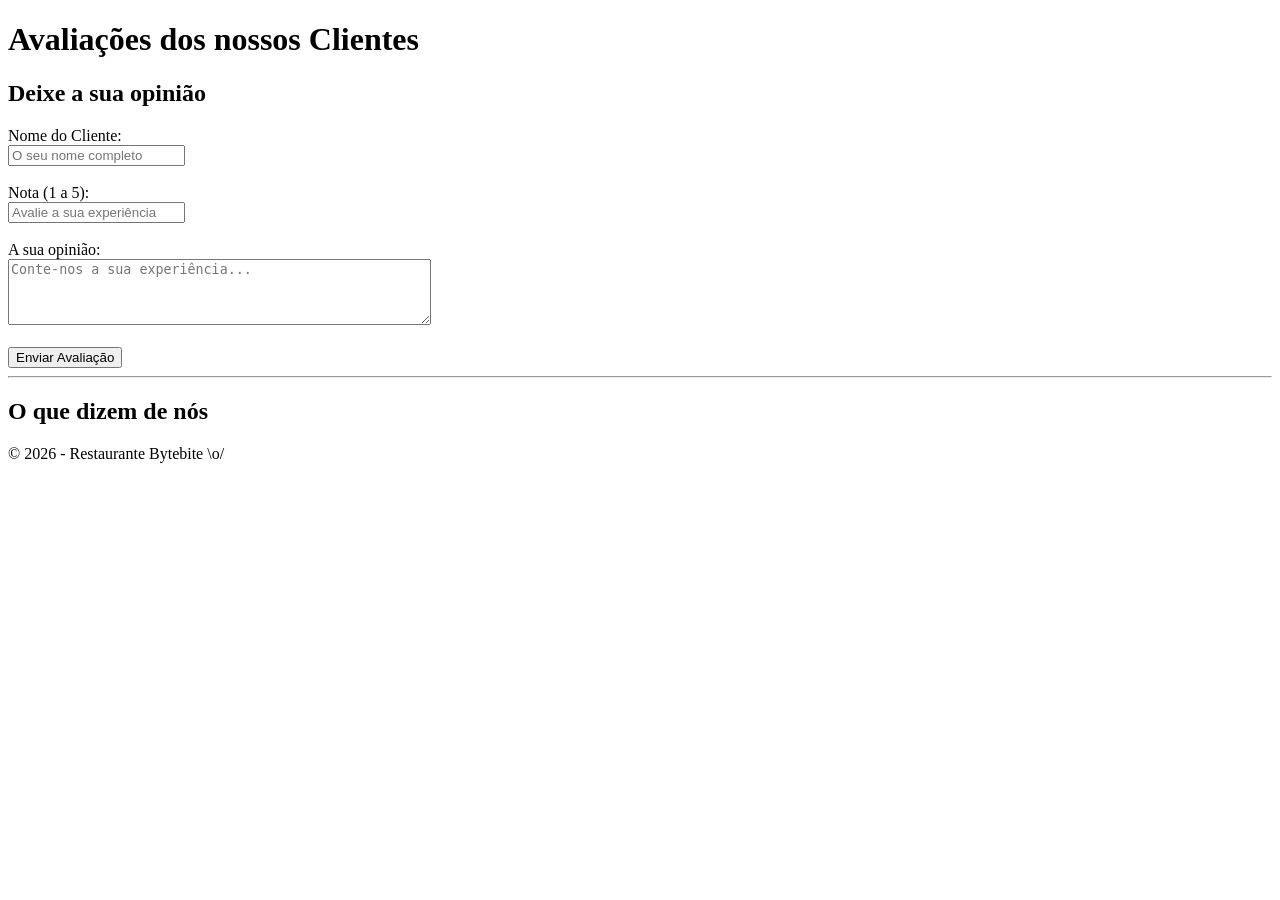
==== index/pag_avaliacoes/avaliacoes.html @ 19b3257d "Create avaliacoes.html" ====
<!DOCTYPE html>
<html lang="pt">
<head>
    <meta charset="UTF-8">
    <meta name="viewport" content="width=device-width, initial-scale=1.0">
    <title>Avaliações - Restaurante</title>
</head>
<body>

    <header>
        <h1>Avaliações dos nossos Clientes</h1>
    </header>

    <main>
        <section id="formulario-avaliacao">
            <h2>Deixe a sua opinião</h2>

            <form> 
                <div>
                    <label for="nome">Nome do Cliente:</label><br>
                    <input type="text" id="nome" name="nome" placeholder="O seu nome completo" required>
                </div><br>

                <div>
                    <label for="Avaliação">Nota (1 a 5):</label><br>
                    <input type="Number" id="avaliacao" name="avaliacao" placeholder="Avalie a sua experiência" required>
                </div><br>

                <div>
                     <label for="comentario">A sua opinião:</label><br>
                    <textarea id="comentario" name="comentario" rows="4" cols="50" placeholder="Conte-nos a sua experiência..."></textarea>
                </div><br>

                <button type="submit">Enviar Avaliação</button>
            </form>

            </section>

        <hr> <section id="lista-criticas">
            <h2>O que dizem de nós</h2>
            </section>
    </main>

    <footer>
        <p>&copy; 2026 - Restaurante Bytebite \o/</p>
    </footer>

</body>
</html>
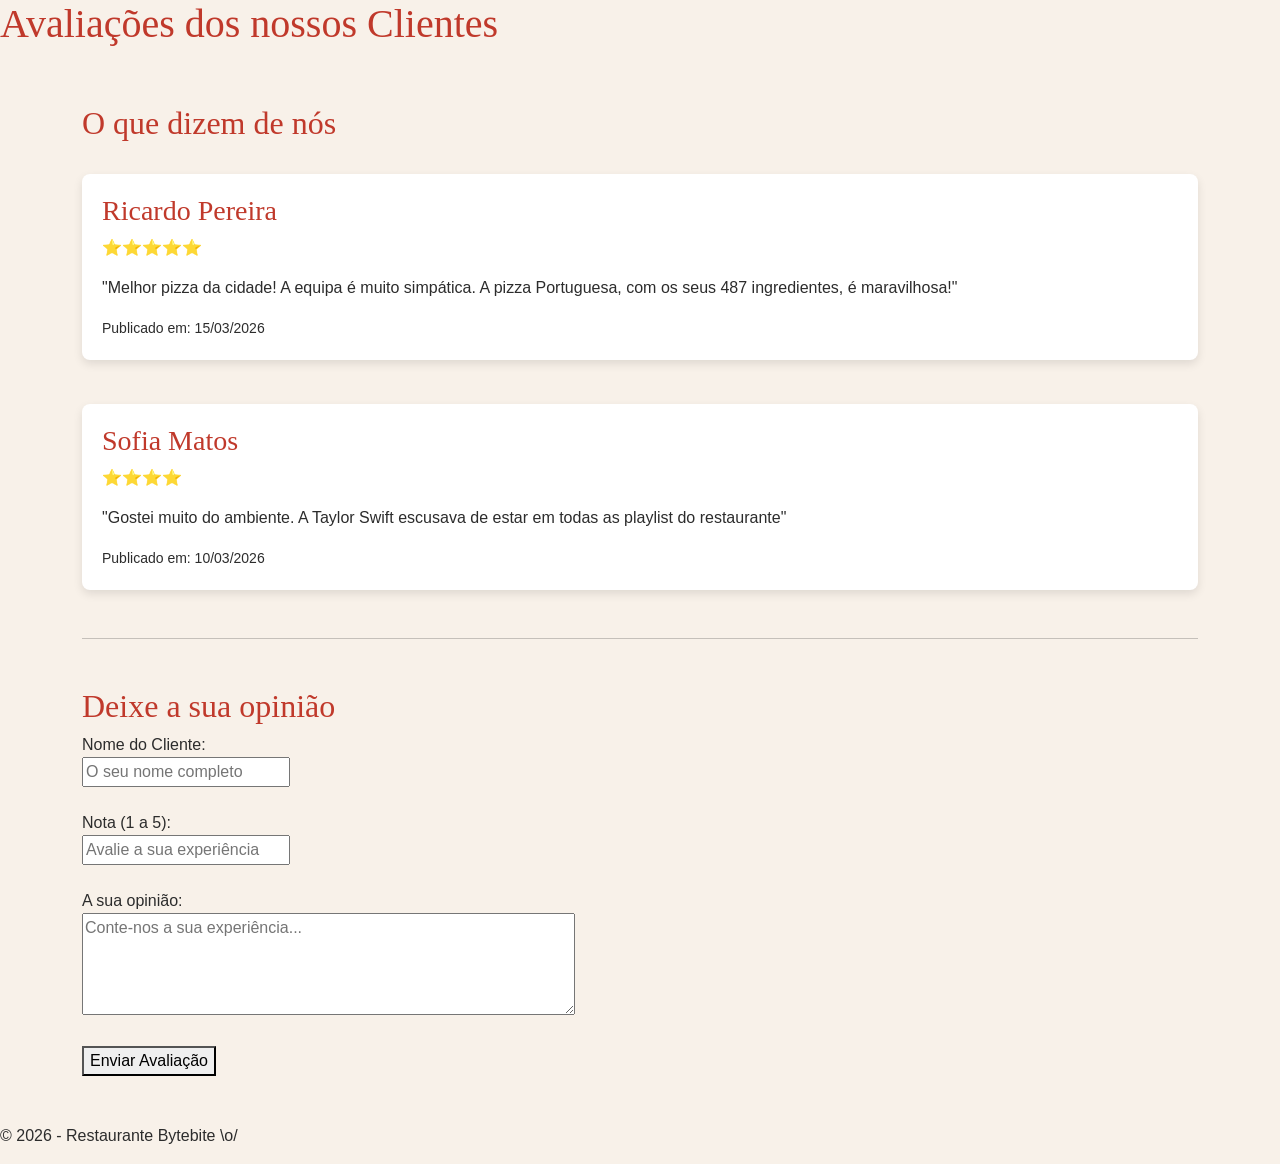
==== commit 5b8d0d94: "pag_avaliacoes pag_avaliacoes" ====
--- a/index/pag_avaliacoes/avaliacoes.html
+++ b/index/pag_avaliacoes/avaliacoes.html
@@ -3,7 +3,10 @@
 <head>
     <meta charset="UTF-8">
     <meta name="viewport" content="width=device-width, initial-scale=1.0">
-    <title>Avaliações - Restaurante</title>
+    <title>Avaliações - ByteBite</title>
+    
+    <link href="https://cdn.jsdelivr.net/npm/bootstrap@5.3.3/dist/css/bootstrap.min.css" rel="stylesheet">
+    <link rel="stylesheet" href="styles.css">
 </head>
 <body>
 
@@ -11,10 +14,29 @@
         <h1>Avaliações dos nossos Clientes</h1>
     </header>
 
-    <main>
+    <main class="container py-5">
+
+        <section id="lista-criticas" class="mb-5">
+            <h2>O que dizem de nós</h2> <br>
+
+            <article class="card-review">
+                 <h3>Ricardo Pereira</h3>
+                <p class="rating">⭐⭐⭐⭐⭐</p>
+                <p class="texto-review">"Melhor pizza da cidade! A equipa é muito simpática. A pizza Portuguesa, com os seus 487 ingredientes, é maravilhosa!"</p>
+             <small>Publicado em: 15/03/2026</small>
+            </article> <br>
+
+            <article class="card-review">
+                <h3>Sofia Matos</h3>
+                <p class="rating">⭐⭐⭐⭐</p>
+                <p class="texto-review">"Gostei muito do ambiente. A Taylor Swift escusava de estar em todas as playlist do restaurante"</p>
+                <small>Publicado em: 10/03/2026</small>
+             </article>
+        </section>
+            <hr class="my-5">
+
         <section id="formulario-avaliacao">
             <h2>Deixe a sua opinião</h2>
-
             <form> 
                 <div>
                     <label for="nome">Nome do Cliente:</label><br>
@@ -33,12 +55,8 @@
 
                 <button type="submit">Enviar Avaliação</button>
             </form>
+        </section>
 
-            </section>
-
-        <hr> <section id="lista-criticas">
-            <h2>O que dizem de nós</h2>
-            </section>
     </main>
 
     <footer>
--- a/index/pag_avaliacoes/styles.css
+++ b/index/pag_avaliacoes/styles.css
@@ -0,0 +1,21 @@
+/* 1. Aplicar ao corpo todo da página */
+body {
+    background-color: #F8F1E9; /* O bege claro da regra 1 */
+    font-family: 'Roboto', sans-serif; /* A fonte para texto normal */
+    color: #2C2C2C; /* Preto suave para leitura */
+}
+
+/* 2. Configurar os títulos com a fonte elegante */
+h1, h2, h3 {
+    font-family: 'Playfair Display', serif;
+    color: #C0392B; /* Vermelho tomate da pizzaria */
+}
+
+.card-review {
+    background-color: #FFFFFF; /* Branco para destacar do fundo bege */
+    padding: 20px;
+    margin-bottom: 20px; /* Espaço entre cartões */
+    border-radius: 8px; /* Cantos arredondados (Regra 7) */
+    box-shadow: 0 4px 10px rgba(0,0,0,0.1); /* Sombra leve (Regra 7) */
+    border: none; /* Tirar bordas padrão se existirem */
+}
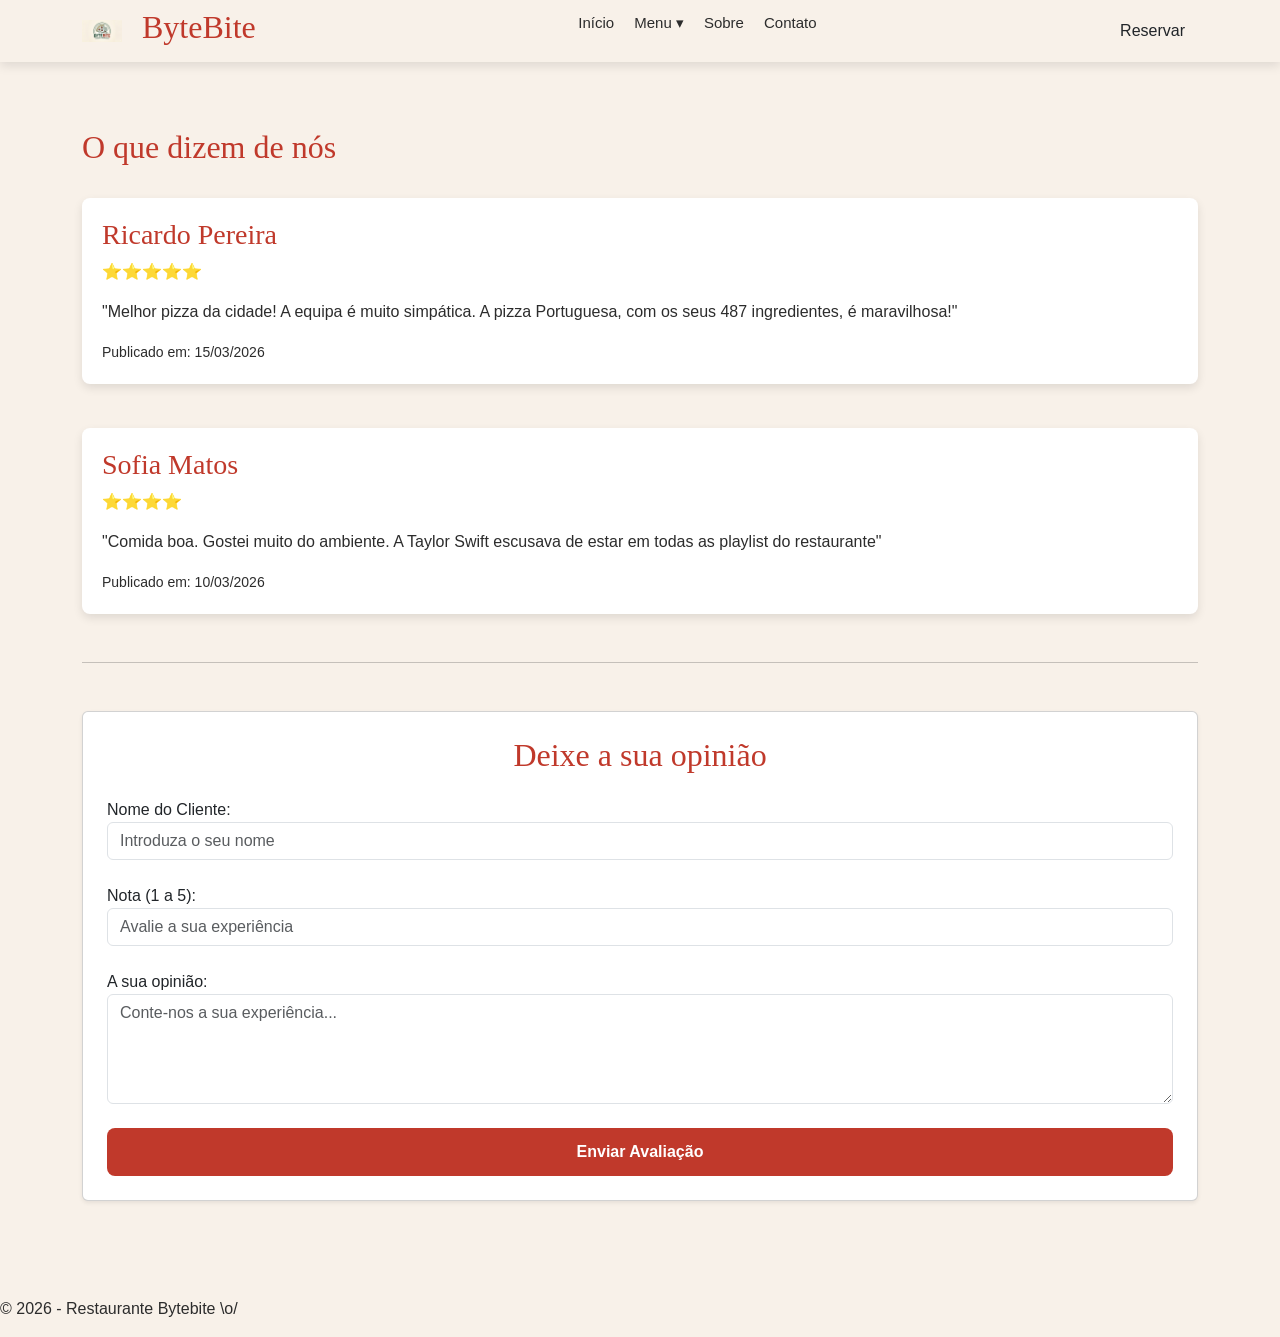
==== commit 620986a8: "pag_avaliacoes pag_avaliacoes" ====
--- a/index/pag_avaliacoes/avaliacoes.html
+++ b/index/pag_avaliacoes/avaliacoes.html
@@ -10,11 +10,37 @@
 </head>
 <body>
 
-    <header>
-        <h1>Avaliações dos nossos Clientes</h1>
+    <header class="navbar">
+        <div class="container nav-content">
+            
+            <div class="logo">
+                <img src="img/logo.png" alt="ByteBite Logo">
+                <h2>ByteBite</h2>
+            </div>
+
+            <nav>
+                <ul class="nav-links">
+                    <li><a href="index.html">Início</a></li>
+                    <li class="dropdown">
+                        <a href="#">Menu ▾</a>
+                        <ul class="dropdown-menu">
+                            <li><a href="#">Pizzas</a></li>
+                            <li><a href="#">Pizzas</a></li>
+                            <li><a href="#">Pizzas</a></li>
+                        </ul>
+                    </li>
+                    <li><a href="#">Sobre</a></li>
+                    <li><a href="#">Contato</a></li>
+                </ul>
+            </nav>
+
+            <button class="btn">Reservar</button>
+
+        </div>
     </header>
 
-    <main class="container py-5">
+
+    <main class="container py-5" style="margin-top: 80px;">
 
         <section id="lista-criticas" class="mb-5">
             <h2>O que dizem de nós</h2> <br>
@@ -29,31 +55,31 @@
             <article class="card-review">
                 <h3>Sofia Matos</h3>
                 <p class="rating">⭐⭐⭐⭐</p>
-                <p class="texto-review">"Gostei muito do ambiente. A Taylor Swift escusava de estar em todas as playlist do restaurante"</p>
+                <p class="texto-review">"Comida boa. Gostei muito do ambiente. A Taylor Swift escusava de estar em todas as playlist do restaurante"</p>
                 <small>Publicado em: 10/03/2026</small>
              </article>
         </section>
             <hr class="my-5">
 
-        <section id="formulario-avaliacao">
-            <h2>Deixe a sua opinião</h2>
+        <section id="formulario-avaliacao" class="card shadow-sm p-4 mb-5">
+            <h2 class="text-center mb-4">Deixe a sua opinião</h2>
             <form> 
                 <div>
                     <label for="nome">Nome do Cliente:</label><br>
-                    <input type="text" id="nome" name="nome" placeholder="O seu nome completo" required>
+                    <input type="text" class="form-control" id="nome" name="nome" placeholder="Introduza o seu nome" required>
                 </div><br>
 
                 <div>
                     <label for="Avaliação">Nota (1 a 5):</label><br>
-                    <input type="Number" id="avaliacao" name="avaliacao" placeholder="Avalie a sua experiência" required>
+                    <input type="Number" class="form-control" id="avaliacao" name="avaliacao" placeholder="Avalie a sua experiência" required>
                 </div><br>
 
                 <div>
                      <label for="comentario">A sua opinião:</label><br>
-                    <textarea id="comentario" name="comentario" rows="4" cols="50" placeholder="Conte-nos a sua experiência..."></textarea>
+                    <textarea id="comentario" class="form-control" name="comentario" rows="4" cols="50" placeholder="Conte-nos a sua experiência..."></textarea>
                 </div><br>
 
-                <button type="submit">Enviar Avaliação</button>
+                <button type="submit" class="btn btn-pizzaria w-100" >Enviar Avaliação</button>
             </form>
         </section>
 
--- a/index/pag_avaliacoes/styles.css
+++ b/index/pag_avaliacoes/styles.css
@@ -1,21 +1,108 @@
-/* 1. Aplicar ao corpo todo da página */
+/* NAVBAR */
+.navbar {
+    position: fixed;
+    width: 100%;
+    top: 0;
+    background: #F8F1E9;
+    box-shadow: 0 4px 10px rgba(0,0,0,0.1);
+    z-index: 1000;
+}
+
+/* LOGO */
+.logo {
+    display: flex;
+    align-items: center;
+    gap: 20px;
+}
+
+.logo img {
+    width: 40px; /* Esta é a linha que falta aplicar! */
+    height: auto; /* Garante que a imagem não distorce */
+}
+
+/* NAV LINKS */
+.nav-links {
+    list-style: none;
+    display: flex;
+    gap: 20px;
+}
+
+.nav-links a {
+    text-decoration: none;
+    color: #2C2C2C;
+    font-size: 15px;
+}
+
+.nav-links a:hover {
+    color: #27AE60;
+}
+
+/* DROPDOWN */
+.dropdown-menu {
+    display: none;
+    position: absolute;
+    background: #F8F1E9;
+    list-style: none;
+    padding: 10px;
+    border-radius: 8px;
+    box-shadow: 0 4px 10px rgba(0,0,0,0.1);
+}
+
+.footer {
+    background: #2C2C2C;
+    color: white;
+    text-align: center;
+    padding: 20px;
+    margin-top: 40px;
+}
+
+/* RESPONSIVO */
+@media (max-width: 768px) {
+    
+    .nav-links {
+        display: none;
+    }
+    }
+
+
 body {
     background-color: #F8F1E9; /* O bege claro da regra 1 */
     font-family: 'Roboto', sans-serif; /* A fonte para texto normal */
     color: #2C2C2C; /* Preto suave para leitura */
 }
 
-/* 2. Configurar os títulos com a fonte elegante */
+
 h1, h2, h3 {
     font-family: 'Playfair Display', serif;
     color: #C0392B; /* Vermelho tomate da pizzaria */
 }
 
 .card-review {
-    background-color: #FFFFFF; /* Branco para destacar do fundo bege */
+    background-color: #FFFFFF; 
     padding: 20px;
     margin-bottom: 20px; /* Espaço entre cartões */
-    border-radius: 8px; /* Cantos arredondados (Regra 7) */
-    box-shadow: 0 4px 10px rgba(0,0,0,0.1); /* Sombra leve (Regra 7) */
-    border: none; /* Tirar bordas padrão se existirem */
+    border-radius: 8px; 
+    box-shadow: 0 4px 10px rgba(0,0,0,0.1); 
+    border: none; 
+} 
+.btn-pizzaria {
+    background-color: #C0392B; /* Vermelho Tomate  */
+    color: white;             /* Texto branco */
+    border-radius: 8px;       /* Arredondado  */
+    font-weight: bold;
+    padding: 12px;
+    border: none;
+    transition: 0.3s;         /* Faz a mudança de cor ser suave */
+}
+
+/* O efeito de passar o rato  */
+.btn-pizzaria:hover {
+    background-color: #27AE60; /* Verde Manjericão */
+    color: white;
+}
+
+/* Quando o utilizador clica na caixa de texto (foco) */
+.form-control:focus {
+    border-color: #C0392B; /* Vermelho Pizzaria */
+    box-shadow: 0 0 0 0.25rem rgba(192, 57, 43, 0.25); /* Um brilho vermelho transparente */
 }
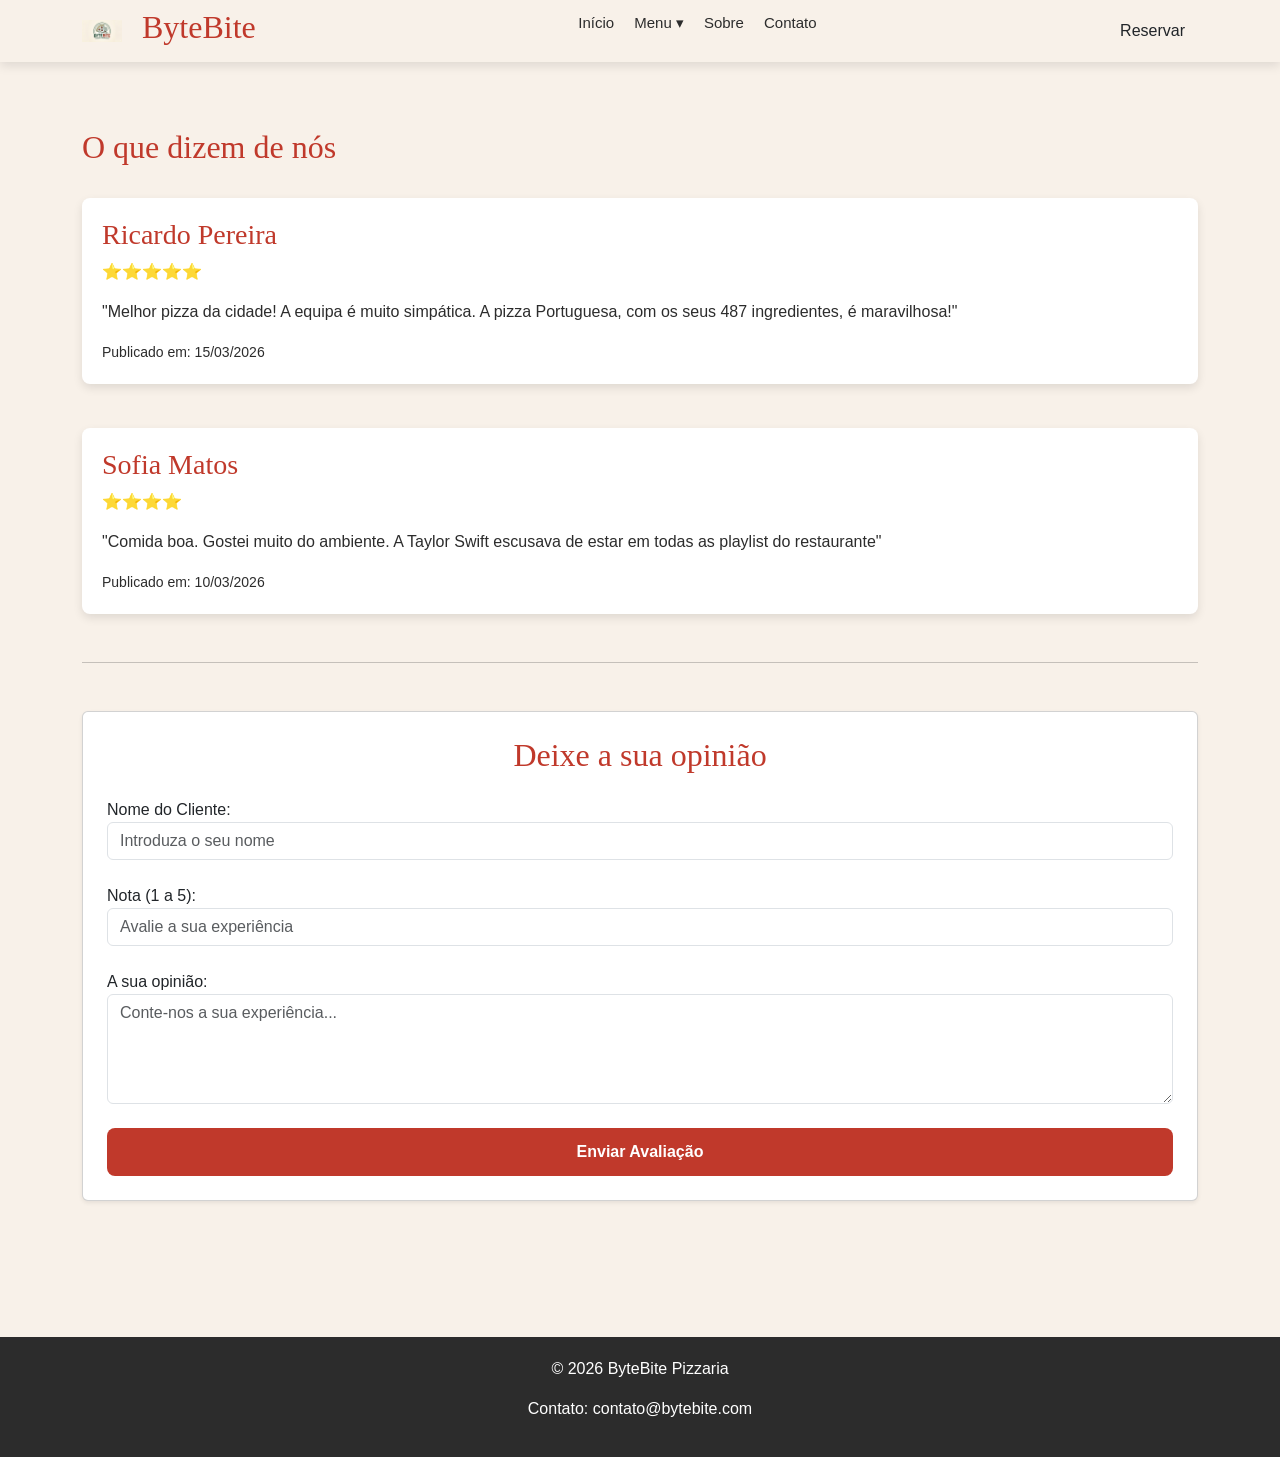
==== commit 05d8a7ed: "pag_avaliacoes pag_avaliacoes" ====
--- a/index/pag_avaliacoes/avaliacoes.html
+++ b/index/pag_avaliacoes/avaliacoes.html
@@ -6,7 +6,7 @@
     <title>Avaliações - ByteBite</title>
     
     <link href="https://cdn.jsdelivr.net/npm/bootstrap@5.3.3/dist/css/bootstrap.min.css" rel="stylesheet">
-    <link rel="stylesheet" href="styles.css">
+    <link rel="stylesheet" href="css\styles.css">
 </head>
 <body>
 
@@ -85,8 +85,12 @@
 
     </main>
 
-    <footer>
-        <p>&copy; 2026 - Restaurante Bytebite \o/</p>
+    <!-- RODAPÉ -->
+    <footer class="footer">
+        <div class="container">
+            <p>© 2026 ByteBite Pizzaria</p>
+            <p>Contato: contato@bytebite.com</p>
+        </div>
     </footer>
 
 </body>
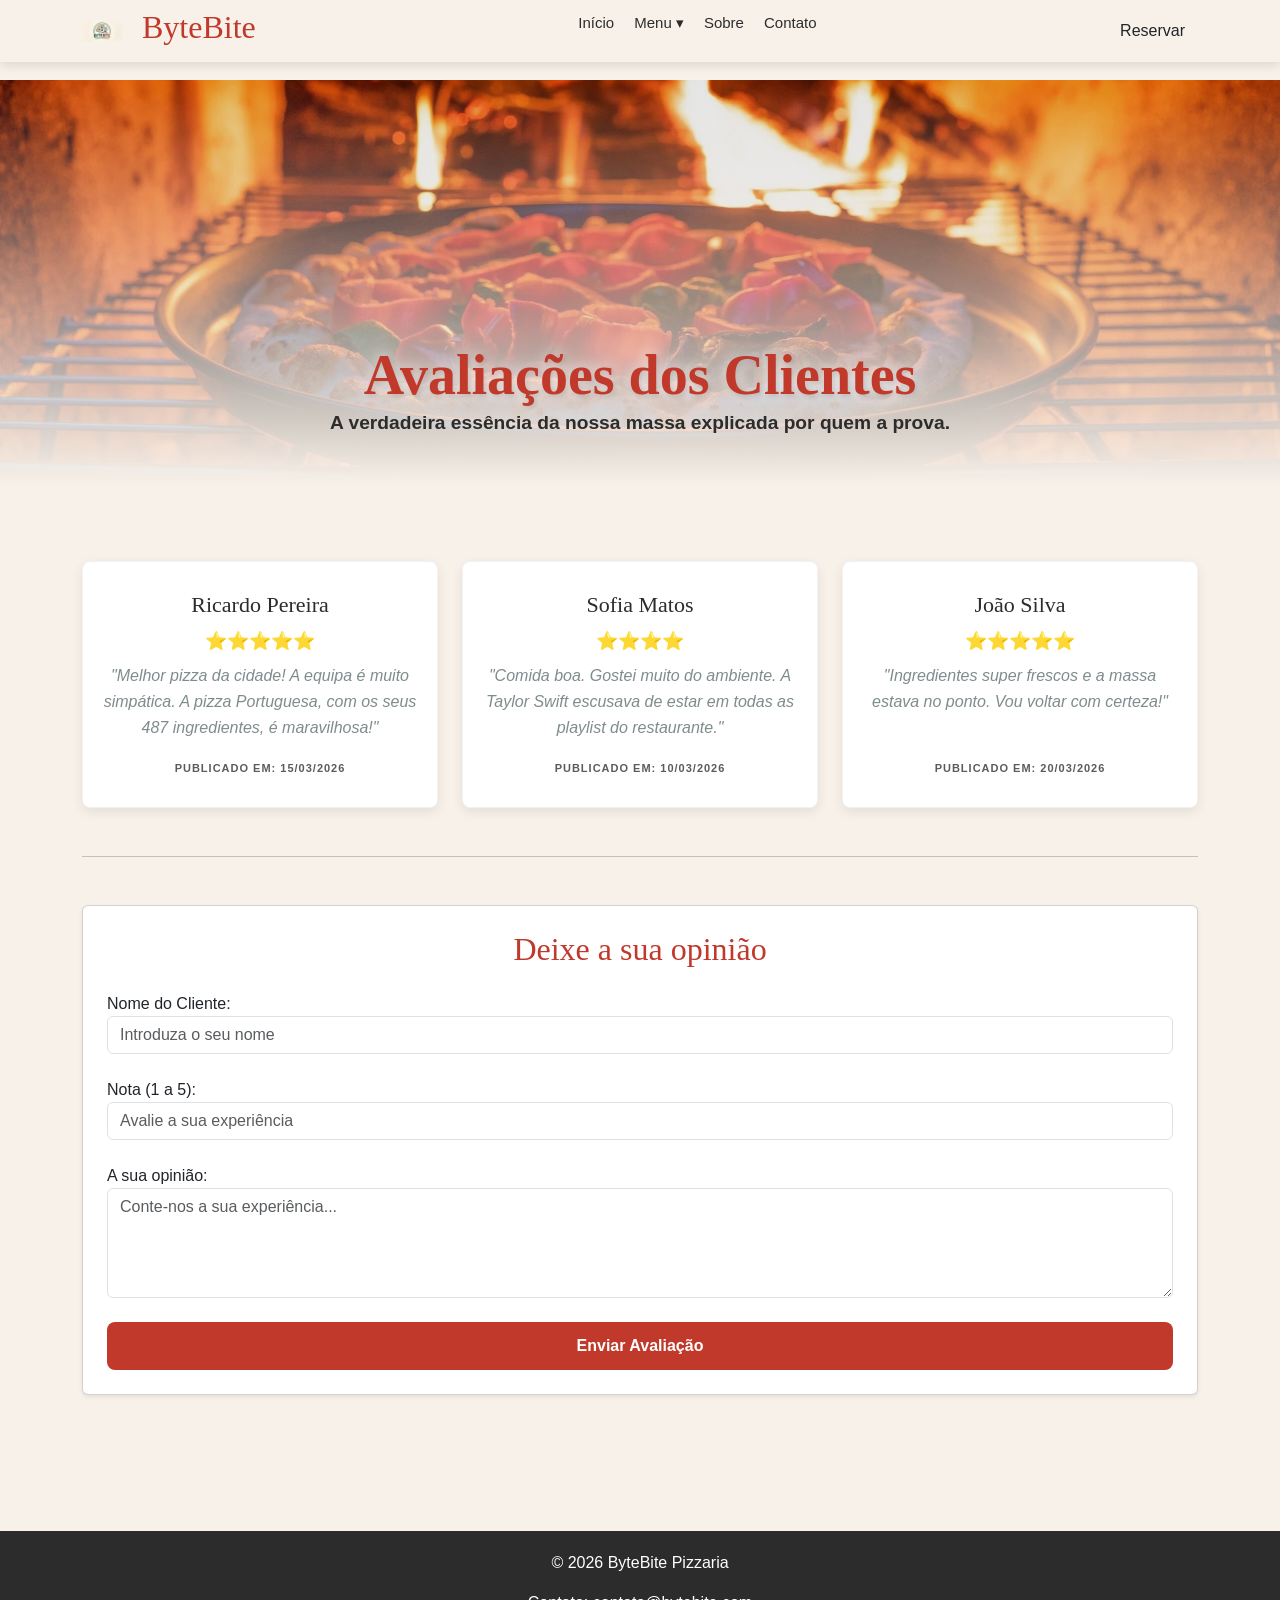
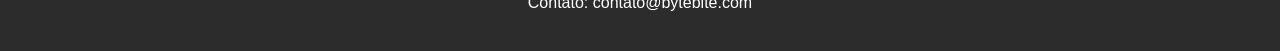
==== commit 30fa4d67: "pag_avaliacoes pag_avaliacoes" ====
--- a/index/pag_avaliacoes/avaliacoes.html
+++ b/index/pag_avaliacoes/avaliacoes.html
@@ -39,26 +39,54 @@
         </div>
     </header>
 
+    <section id="hero-avaliacoes" class="text-center text-white d-flex align-items-center justify-content-center">
+        <div class="hero-overlay">
+             <h1>Avaliações dos Clientes</h1>
+            <p>A verdadeira essência da nossa massa explicada por quem a prova.</p>
+        </div>
+</section>
 
     <main class="container py-5" style="margin-top: 80px;">
 
-        <section id="lista-criticas" class="mb-5">
-            <h2>O que dizem de nós</h2> <br>
+        </section>
 
-            <article class="card-review">
-                 <h3>Ricardo Pereira</h3>
-                <p class="rating">⭐⭐⭐⭐⭐</p>
+<section id="lista-criticas" class="container mb-5">
+    <div class="row row-cols-1 row-cols-md-3 g-4">
+        </div>
+</section>
+    
+
+    <div class="row row-cols-1 row-cols-md-3 g-4">
+        
+        <div class="col">
+            <article class="card-review h-100 text-center">
+                <h3>Ricardo Pereira</h3>
+                <p class="rating mb-2">⭐⭐⭐⭐⭐</p>
                 <p class="texto-review">"Melhor pizza da cidade! A equipa é muito simpática. A pizza Portuguesa, com os seus 487 ingredientes, é maravilhosa!"</p>
-             <small>Publicado em: 15/03/2026</small>
-            </article> <br>
+                <small class="text-muted">Publicado em: 15/03/2026</small>
+            </article>
+        </div>
 
-            <article class="card-review">
+        <div class="col">
+            <article class="card-review h-100 text-center">
                 <h3>Sofia Matos</h3>
-                <p class="rating">⭐⭐⭐⭐</p>
-                <p class="texto-review">"Comida boa. Gostei muito do ambiente. A Taylor Swift escusava de estar em todas as playlist do restaurante"</p>
-                <small>Publicado em: 10/03/2026</small>
-             </article>
-        </section>
+                <p class="rating mb-2">⭐⭐⭐⭐</p>
+                <p class="texto-review">"Comida boa. Gostei muito do ambiente. A Taylor Swift escusava de estar em todas as playlist do restaurante."</p>
+                <small class="text-muted">Publicado em: 10/03/2026</small>
+            </article>
+        </div>
+
+        <div class="col">
+            <article class="card-review h-100 text-center">
+                <h3>João Silva</h3>
+                <p class="rating mb-2">⭐⭐⭐⭐⭐</p>
+                <p class="texto-review">"Ingredientes super frescos e a massa estava no ponto. Vou voltar com certeza!"</p>
+                <small class="text-muted">Publicado em: 20/03/2026</small>
+            </article>
+        </div>
+
+    </div>
+</section>
             <hr class="my-5">
 
         <section id="formulario-avaliacao" class="card shadow-sm p-4 mb-5">
